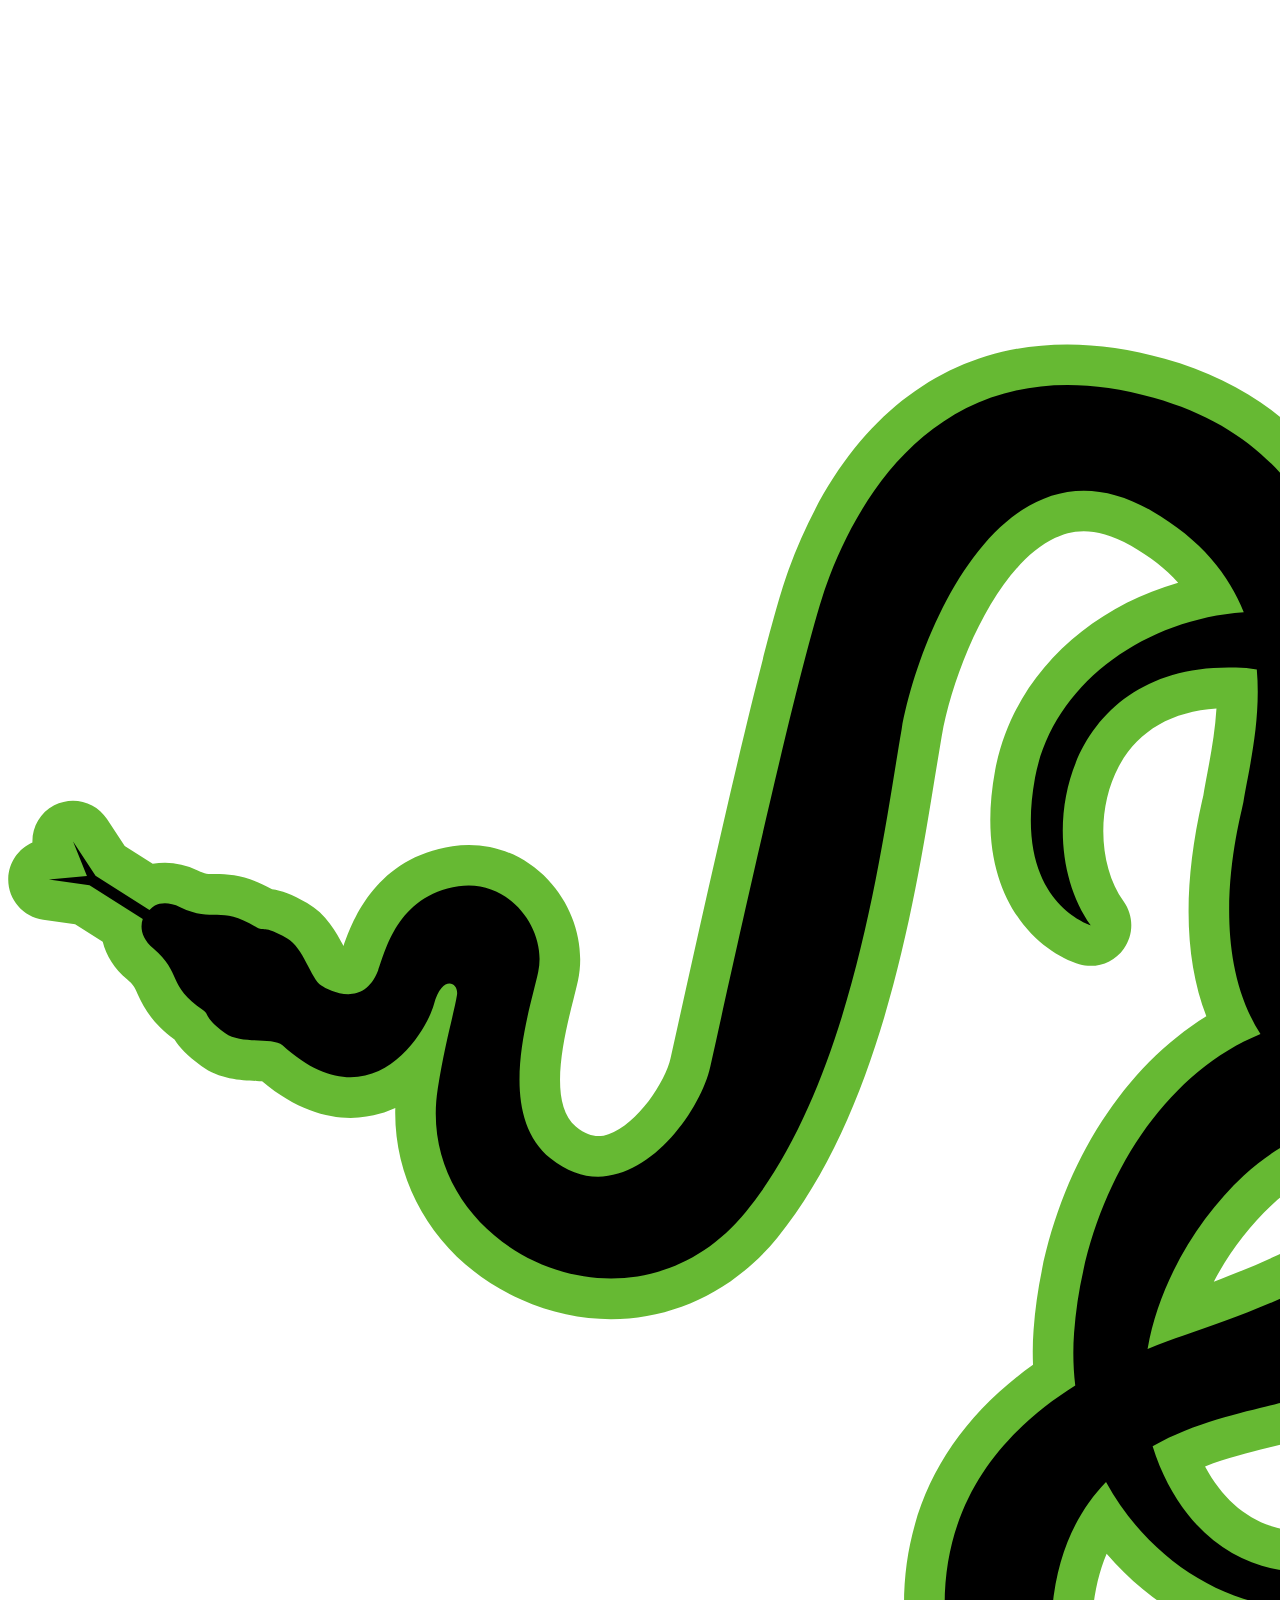
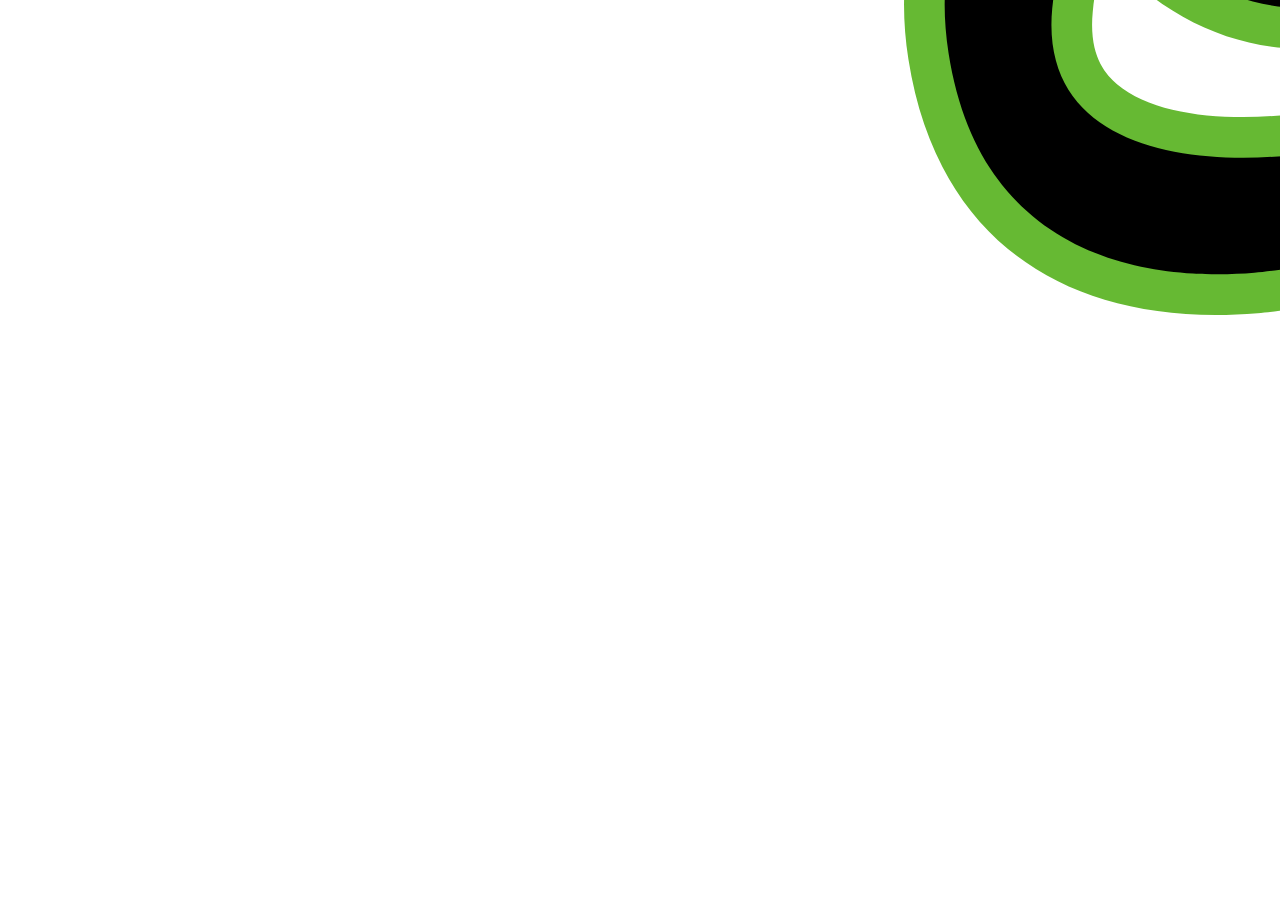
==== index.html @ 5c34aac0 "2.0" ====
<!DOCTYPE html>
<html lang="en">
<head>
    <meta charset="UTF-8">
    <meta name="viewport" content="width=, initial-scale=1.0">
    <link rel="stylesheet" href="../sky.github.io/styles.css">

    <title>Document</title>

</head>
<body>
        <div class="container">
            <img src="./images/razer.svg" alt="logo razer">


    </div>





</body>
</html>
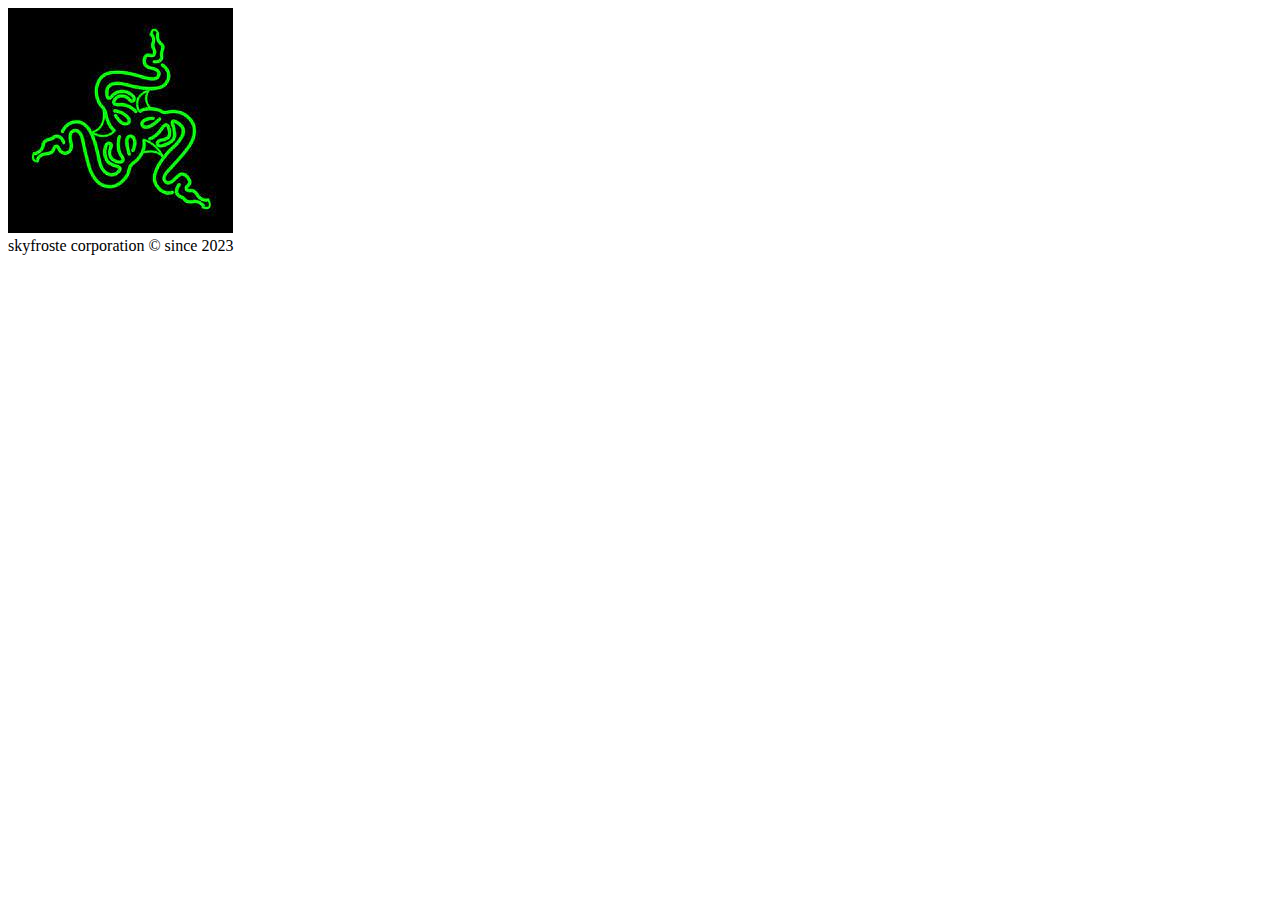
==== commit 3472aa23: "4.5" ====
--- a/index.html
+++ b/index.html
@@ -1,23 +1,17 @@
 <!DOCTYPE html>
 <html lang="en">
-<head>
-    <meta charset="UTF-8">
-    <meta name="viewport" content="width=, initial-scale=1.0">
-    <link rel="stylesheet" href="../sky.github.io/styles.css">
+  <head>
+    <meta charset="UTF-8" />
+    <meta name="viewport" content="width=, initial-scale=1.0" />
+    <link rel="stylesheet" href="../sky.github.io/styles.css" />
 
-    <title>Document</title>
-
-</head>
-<body>
-        <div class="container">
-            <img src="./images/razer.svg" alt="logo razer">
-
-
+    <title>Welcome to the jungle</title>
+  </head>
+  <body>
+    <div class="container">
+      <img src="./images/razer.jpeg" alt="logo razer" />
     </div>
 
-
-
-
-
-</body>
-</html>+    <footer>skyfroste corporation © since 2023</footer>
+  </body>
+</html>
